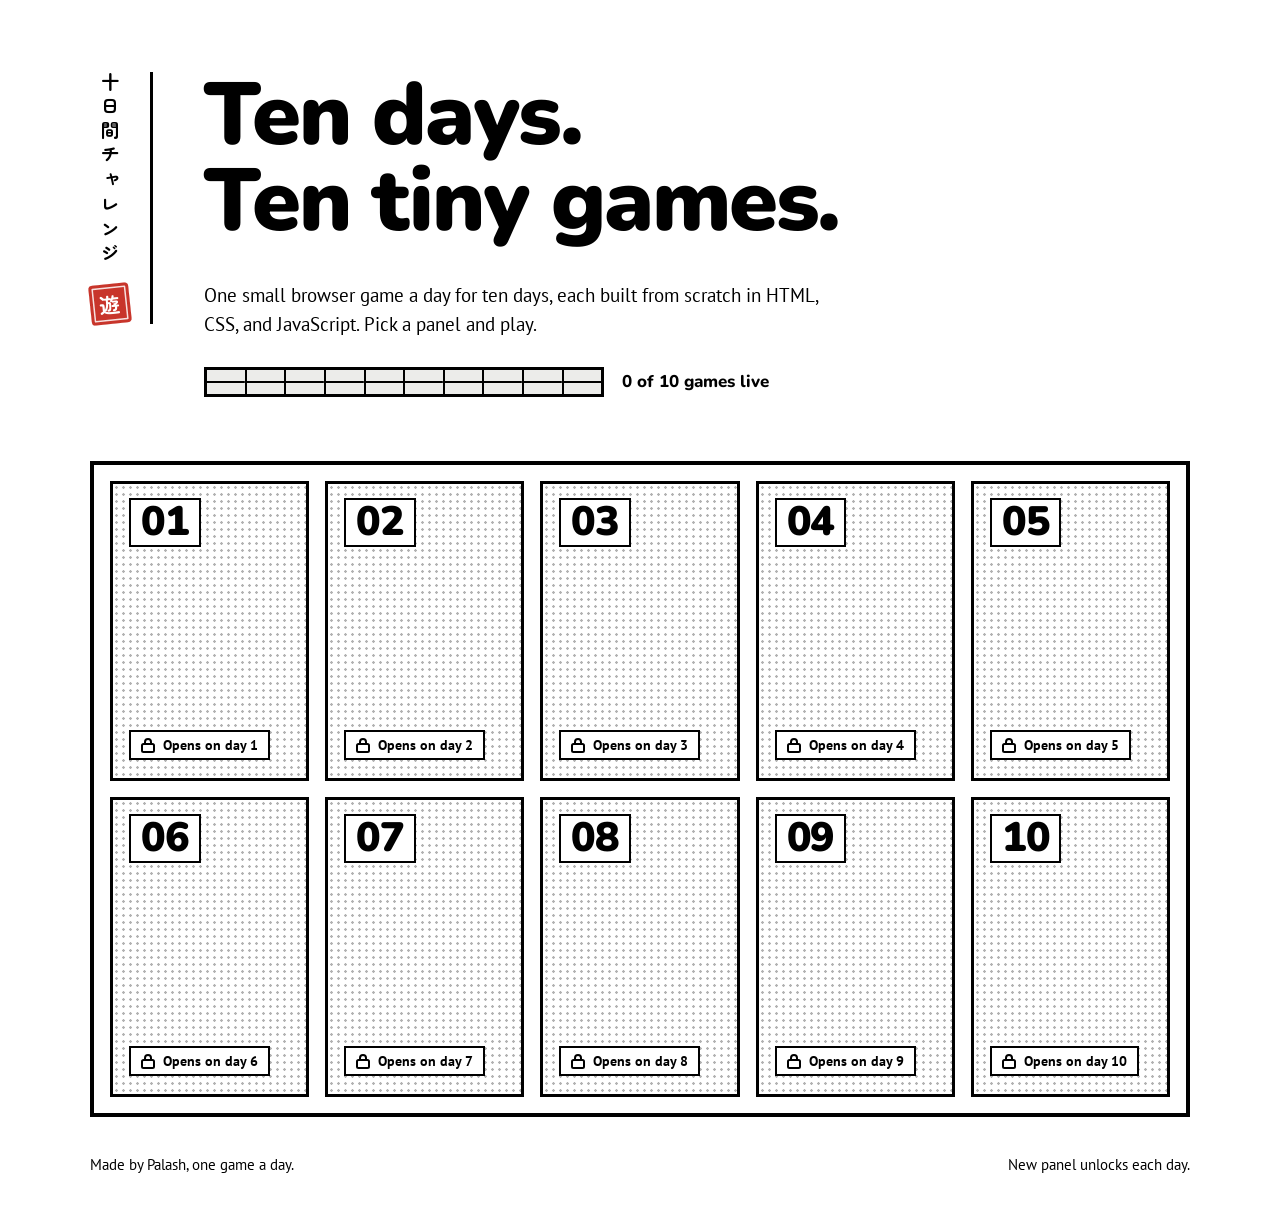
==== index.html @ 34e99956 "First commit - Day 0" ====
<!DOCTYPE html>
<html lang="en">
<head>
  <meta charset="UTF-8">
  <meta name="viewport" content="width=device-width, initial-scale=1">
  <title>Ten Days, Ten Games</title>
  <meta name="description" content="One small browser game a day for ten days, built from scratch.">

  <link rel="preconnect" href="https://fonts.googleapis.com">
  <link rel="preconnect" href="https://fonts.gstatic.com" crossorigin>
  <!-- Nunito for headings, PT Sans for body -->
  <link href="https://fonts.googleapis.com/css2?family=Nunito:wght@700;800;900&family=PT+Sans:ital,wght@0,400;0,700;1,400&display=swap" rel="stylesheet">
  <!-- Zen Maru Gothic (rounded, pairs with Nunito) loaded ONLY for the Japanese characters we use -->
  <link href="https://fonts.googleapis.com/css2?family=Zen+Maru+Gothic:wght@700&text=%E5%8D%81%E6%97%A5%E9%96%93%E3%83%81%E3%83%A3%E3%83%AC%E3%83%B3%E3%82%B8%E4%B8%80%E4%BA%8C%E4%B8%89%E5%9B%9B%E4%BA%94%E5%85%AD%E4%B8%83%E5%85%AB%E4%B9%9D%E9%81%8A&display=swap" rel="stylesheet">

  <style>
    /* ---------- Design tokens ---------- */
    :root {
      --ink:   #000000;  /* sumi ink: pure black, like manga line art */
      --paper: #ffffff;  /* manga page white */
      --mist:  #ececea;  /* shoji paper grey */
      --shu:   #c8352b;  /* hanko seal red, used ONLY for seals */
      --hi:    #f2ff3d;  /* highlighter yellow, used ONLY to mark the newest game */

      --font-head: "Nunito", "Zen Maru Gothic", system-ui, sans-serif;
      --font-body: "PT Sans", "Helvetica Neue", Arial, sans-serif;
      --font-jp:   "Zen Maru Gothic", "Hiragino Maru Gothic ProN", "Yu Gothic", "Noto Sans JP", sans-serif;

      --gutter: clamp(10px, 1.6vw, 16px);
      --frame: 4px;   /* manga page border */
      --line: 3px;    /* panel border */
    }

    *, *::before, *::after { box-sizing: border-box; }

    body {
      margin: 0;
      background: var(--paper);
      color: var(--ink);
      font-family: var(--font-body);
      font-size: 1.0625rem;
      line-height: 1.55;
      -webkit-font-smoothing: antialiased;
    }

    .page {
      max-width: 1180px;
      margin: 0 auto;
      padding: clamp(28px, 6vw, 72px) clamp(18px, 4vw, 40px) 40px;
    }

    a:focus-visible {
      outline: 3px solid var(--shu);
      outline-offset: 4px;
    }

    /* ---------- Hero ---------- */
    .hero {
      display: grid;
      grid-template-columns: min-content 1fr;
      gap: clamp(16px, 4vw, 52px);
      align-items: start;
      margin-bottom: clamp(36px, 6vw, 64px);
    }

    /* Vertical Japanese text, like a manga caption or shop sign */
    .tategaki {
      display: flex;
      flex-direction: column;
      align-items: center;
      gap: 16px;
      padding-right: clamp(12px, 2vw, 20px);
      border-right: var(--line) solid var(--ink);
    }
    .tategaki span {
      writing-mode: vertical-rl;
      font-family: var(--font-jp);
      font-weight: 700;
      font-size: clamp(0.95rem, 1.6vw, 1.15rem);
      letter-spacing: 0.35em;
    }

    h1 {
      font-family: var(--font-head);
      font-weight: 900;
      font-size: clamp(2.75rem, 8vw, 5.5rem);
      line-height: 0.98;
      letter-spacing: -0.025em;
      margin: 0 0 0.4em;
    }

    .intro {
      max-width: 32em;
      font-size: clamp(1.05rem, 1.6vw, 1.2rem);
      margin: 0 0 28px;
    }

    /* Progress as a shoji screen: each pane is one day */
    .progress {
      display: flex;
      flex-wrap: wrap;
      align-items: center;
      gap: 12px 18px;
    }
    .shoji {
      display: grid;
      grid-template-columns: repeat(10, 1fr);
      gap: 2px;
      width: min(100%, 400px);
      height: 30px;
      background: var(--ink);          /* the gaps become the wooden lattice */
      border: var(--line) solid var(--ink);
    }
    .pane {
      background:
        linear-gradient(var(--ink), var(--ink)) center / 100% 2px no-repeat,  /* horizontal crossbar */
        var(--mist);
    }
    .pane.filled { background: var(--ink); }
    .pane.newest { background: var(--hi); }

    /* ---------- Newest game: a highlighter swipe ---------- */
    .tag {
      align-self: flex-start;
      margin-top: auto;
      margin-bottom: 8px;
      padding: 1px 8px;
      background: var(--hi);
      border: 2px solid var(--ink);
      font-family: var(--font-head);
      font-weight: 800;
      font-size: 0.85rem;
    }
    .tag + .panel-title { margin-top: 0; }
    .panel.newest .panel-title span {
      /* marker stroke across the lower part of the words */
      background: linear-gradient(transparent 42%, var(--hi) 42%, var(--hi) 94%, transparent 94%);
      -webkit-box-decoration-break: clone;
      box-decoration-break: clone;
      padding: 0 3px;
      margin: 0 -3px;
    }
    .progress-label {
      margin: 0;
      font-family: var(--font-head);
      font-weight: 800;
    }

    /* ---------- The board: a manga page of shoji panels ---------- */
    .board {
      list-style: none;
      margin: 0;
      padding: var(--gutter);
      border: var(--frame) solid var(--ink);
      display: grid;
      grid-template-columns: repeat(2, 1fr);
      gap: var(--gutter);
    }
    @media (min-width: 880px) {
      .board { grid-template-columns: repeat(5, 1fr); }
    }
    .board > li { display: flex; }

    .panel {
      position: relative;
      display: flex;
      flex-direction: column;
      width: 100%;
      min-height: clamp(170px, 27vw, 300px);
      padding: 14px 16px 18px;
      border: var(--line) solid var(--ink);
      background: var(--paper);
      color: var(--ink);
      text-decoration: none;
    }

    .panel-num {
      font-family: var(--font-head);
      font-weight: 900;
      font-size: clamp(2rem, 3.2vw, 2.6rem);
      line-height: 1;
      letter-spacing: -0.03em;
    }

    /* Live panels */
    .panel.live {
      transition: transform 0.12s ease, box-shadow 0.12s ease;
    }
    .panel.live:hover,
    .panel.live:focus-visible {
      transform: translate(-4px, -4px);
      box-shadow: 6px 6px 0 var(--ink);   /* hard ink shadow, no blur */
    }
    .panel.live:active {
      transform: translate(0, 0);
      box-shadow: 0 0 0 var(--ink);
    }
    .panel-title {
      font-family: var(--font-head);
      font-weight: 800;
      font-size: clamp(1.1rem, 1.5vw, 1.3rem);
      line-height: 1.15;
      margin: auto 0 0.4em;
    }
    .panel-blurb {
      font-size: 0.95rem;
      line-height: 1.45;
      margin: 0 0 14px;
    }
    .panel-cta {
      align-self: flex-start;
      font-family: var(--font-head);
      font-weight: 800;
      border-bottom: var(--line) solid var(--ink);
      line-height: 1.2;
    }

    /* Hanko seal */
    .seal {
      display: grid;
      place-items: center;
      width: 40px;
      height: 40px;
      background: var(--shu);
      color: var(--paper);
      font-family: var(--font-jp);
      font-weight: 700;
      font-size: 1.3rem;
      line-height: 1;
      border-radius: 4px;
      box-shadow: inset 0 0 0 3px var(--shu), inset 0 0 0 4.5px rgba(255, 255, 255, 0.85);
      transform: rotate(-6deg);
    }
    .panel .seal {
      position: absolute;
      top: 12px;
      right: 12px;
      animation: stamp 0.42s cubic-bezier(.2,.9,.3,1.2) both;
    }
    @keyframes stamp {
      0%   { opacity: 0; transform: scale(1.7) rotate(-16deg); }
      65%  { opacity: 1; transform: scale(0.92) rotate(-4deg); }
      100% { opacity: 1; transform: scale(1) rotate(-6deg); }
    }

    /* Locked panels: screentone, like shading in a manga */
    .panel.locked::before {
      content: "";
      position: absolute;
      inset: 0;
      background-image: radial-gradient(circle, var(--ink) 1.1px, transparent 1.5px);
      background-size: 7px 7px;
      opacity: 0.3;
      pointer-events: none;
    }
    .plate {
      position: relative;               /* sits above the screentone */
      align-self: flex-start;
      background: var(--paper);
      border: 2px solid var(--ink);
      padding: 2px 10px;
    }
    .panel.locked .plate.note {
      margin-top: auto;
      display: flex;
      align-items: center;
      gap: 8px;
      font-size: 0.9rem;
      font-weight: 700;
    }
    .panel.locked .plate.note svg { flex: none; }
    @media (max-width: 480px) {
      .panel { padding: 12px 12px 14px; }
      .panel.locked .plate.note { font-size: 0.8rem; padding: 2px 7px; gap: 6px; white-space: nowrap; }
      .panel .seal { width: 34px; height: 34px; font-size: 1.1rem; top: 10px; right: 10px; }
    }

    /* ---------- Footer ---------- */
    footer {
      margin-top: 36px;
      display: flex;
      flex-wrap: wrap;
      justify-content: space-between;
      gap: 8px 24px;
      font-size: 0.95rem;
    }
    footer p { margin: 0; }

    @media (prefers-reduced-motion: reduce) {
      .panel .seal { animation: none; }
      .panel.live { transition: none; }
    }
  </style>
</head>
<body>
  <main class="page">

    <header class="hero">
      <div class="tategaki" aria-hidden="true">
        <span lang="ja">十日間チャレンジ</span>
        <div class="seal" lang="ja">遊</div>
      </div>

      <div>
        <h1>Ten days.<br>Ten tiny games.</h1>
        <p class="intro">
          One small browser game a day for ten days, each built from scratch
          in HTML, CSS, and JavaScript. Pick a panel and play.
        </p>
        <div class="progress">
          <div class="shoji" id="shoji" aria-hidden="true"></div>
          <p class="progress-label" id="progress-label"></p>
        </div>
      </div>
    </header>

    <ol class="board" id="board" aria-label="Games by day"></ol>

    <footer>
      <p>Made by Palash, one game a day.</p>
      <p>New panel unlocks each day.</p>
    </footer>

  </main>

  <script>
    // ============================================================
    //  EDIT THIS LIST as you finish each day.
    //  Set live: true once that day's folder (e.g. /day3/) exists,
    //  otherwise the panel will link to a page that isn't there yet.
    // ============================================================
    const GAMES = [
      { day: 1,  title: "Stop at 10.00",              blurb: "Stop the clock at exactly ten seconds. No peeking.", path: "day1/",  live: false  },
      { day: 2,  title: "The Button You Can't Click", blurb: "It wants to be clicked. But it won't be that easy...",    path: "day2/",  live: false  },
      { day: 3,  title: "Unbeatable Tic-Tac-Toe",     blurb: "",  path: "day3/",  live: false },
      { day: 4,  title: "Emoji Hangman",              blurb: "",  path: "day4/",  live: false },
      { day: 5,  title: "", blurb: "", path: "day5/",  live: false },
      { day: 6,  title: "", blurb: "", path: "day6/",  live: false },
      { day: 7,  title: "", blurb: "", path: "day7/",  live: false },
      { day: 8,  title: "", blurb: "", path: "day8/",  live: false },
      { day: 9,  title: "", blurb: "", path: "day9/",  live: false },
      { day: 10, title: "", blurb: "", path: "day10/", live: false },
    ];

    const KANJI = ["一", "二", "三", "四", "五", "六", "七", "八", "九", "十"];

    // Small helper to make an element with a class and text
    function el(tag, className, text) {
      const node = document.createElement(tag);
      if (className) node.className = className;
      if (text) node.textContent = text;
      return node;
    }

    const lockIcon =
      '<svg width="14" height="16" viewBox="0 0 14 16" aria-hidden="true">' +
      '<rect x="1" y="7" width="12" height="8" rx="1.5" fill="none" stroke="currentColor" stroke-width="2"/>' +
      '<path d="M4 7V5a3 3 0 0 1 6 0v2" fill="none" stroke="currentColor" stroke-width="2"/></svg>';

    // ---- Build the board ----
    const board = document.getElementById("board");
    let liveCount = 0;

    // The newest game is the highest day number that is live.
    // It gets the yellow highlighter treatment automatically.
    const liveDays = GAMES.filter((g) => g.live).map((g) => g.day);
    const newestDay = liveDays.length ? Math.max(...liveDays) : null;

    GAMES.forEach((game) => {
      const li = document.createElement("li");
      const num = String(game.day).padStart(2, "0");

      if (game.live) {
        const isNewest = game.day === newestDay;
        const a = el("a", isNewest ? "panel live newest" : "panel live");
        a.href = game.path;
        a.append(el("span", "panel-num", num));

        const seal = el("span", "seal", KANJI[game.day - 1]);
        seal.setAttribute("aria-hidden", "true");
        seal.style.animationDelay = (0.3 + liveCount * 0.14) + "s"; // stamps land one after another
        a.append(seal);

        if (isNewest) a.append(el("span", "tag", "Newest"));
        const title = el("h2", "panel-title");
        title.append(el("span", "", game.title));   // span lets the highlighter wrap across lines
        a.append(title);
        if (game.blurb) a.append(el("p", "panel-blurb", game.blurb));
        a.append(el("span", "panel-cta", "Play"));
        a.setAttribute("aria-label",
          `Day ${game.day}: ${game.title}.${isNewest ? " Newest game." : ""} Play`);
        li.append(a);
        liveCount++;
      } else {
        // Locked: titles stay secret until the day arrives
        const div = el("div", "panel locked");
        div.setAttribute("aria-label", `Day ${game.day}, not open yet`);
        div.append(el("span", "plate panel-num", num));
        const note = el("span", "plate note");
        note.innerHTML = lockIcon;
        note.append(`Opens on day ${game.day}`);
        div.append(note);
        li.append(div);
      }
      board.append(li);
    });

    // ---- Shoji progress bar ----
    const shoji = document.getElementById("shoji");
    GAMES.forEach((game) => {
      let cls = "pane";
      if (game.day === newestDay) cls = "pane newest";
      else if (game.live) cls = "pane filled";
      shoji.append(el("div", cls));
    });
    document.getElementById("progress-label").textContent =
      `${liveCount} of ${GAMES.length} games live`;
  </script>
</body>
</html>
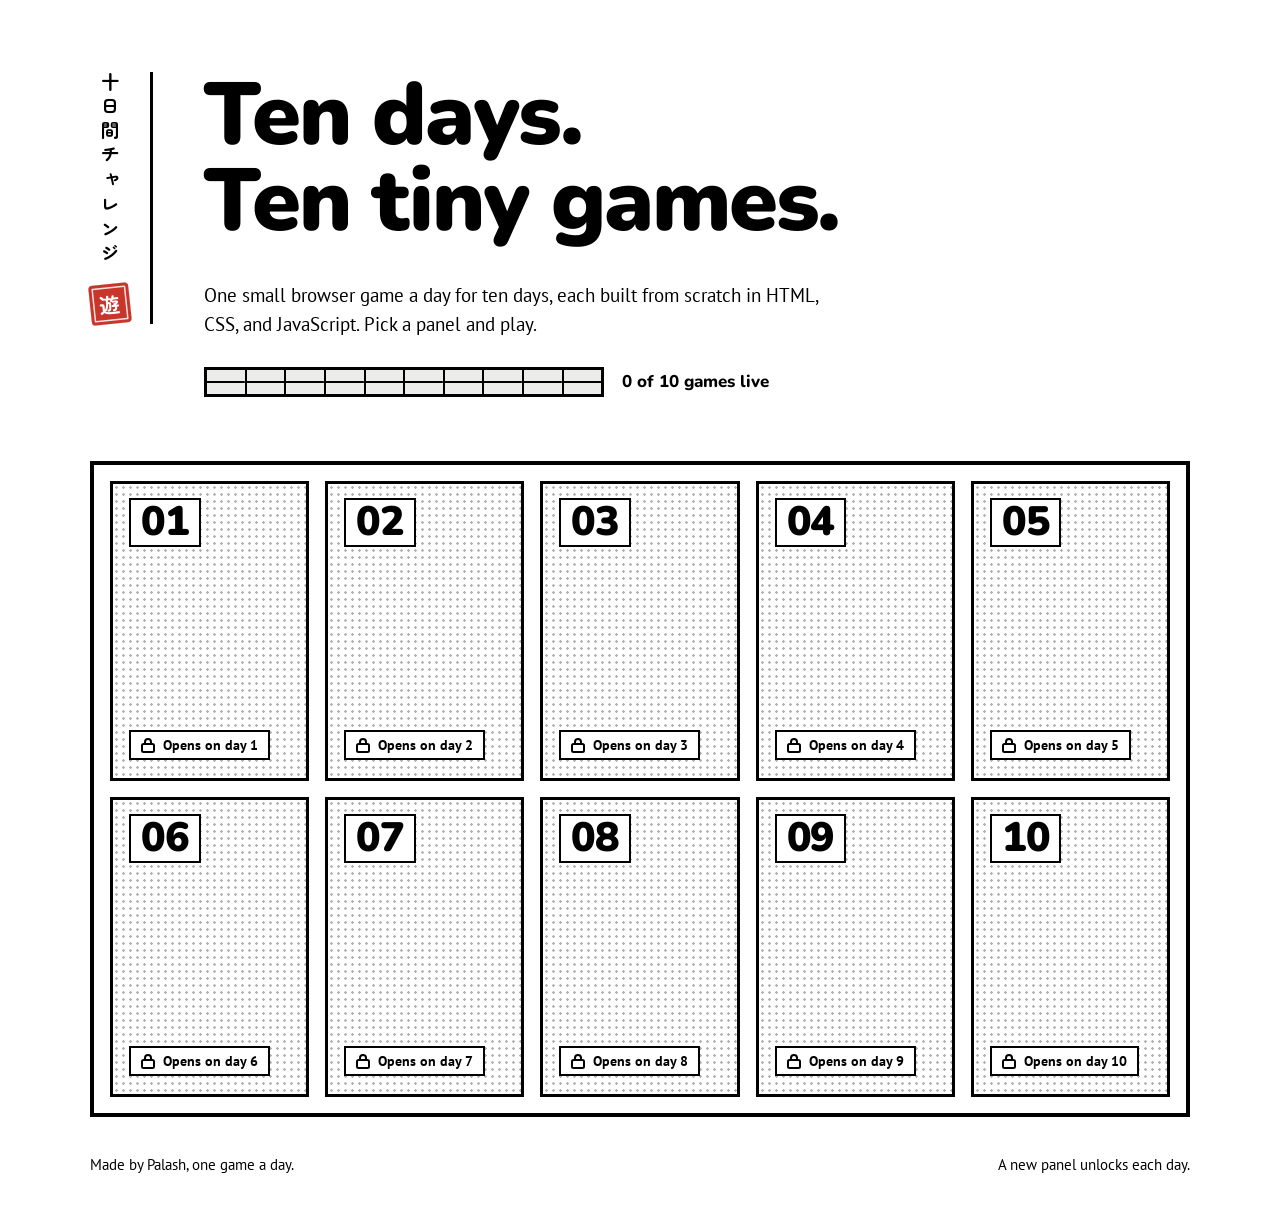
==== commit f25aa0d8: "HTML QoL fixes and seperation of files" ====
--- a/index.html
+++ b/index.html
@@ -3,294 +3,27 @@
 <head>
   <meta charset="UTF-8">
   <meta name="viewport" content="width=device-width, initial-scale=1">
-  <title>Ten Days, Ten Games</title>
-  <meta name="description" content="One small browser game a day for ten days, built from scratch.">
+  <title>Ten days. Ten tiny games.</title>
+  <meta name="description" content="One small browser game a day for ten days, built from scratch in HTML, CSS, and JavaScript.">
+  <meta name="theme-color" content="#ffffff">
+
+  <!-- Link preview when the page is shared (add og:image later with a full https:// URL) -->
+  <meta property="og:type" content="website">
+  <meta property="og:title" content="Ten days. Ten tiny games.">
+  <meta property="og:description" content="One small browser game a day for ten days. Can you beat them all?">
+
+  <!-- Tab icon (without this, browsers ask for /favicon.ico and get a 404) -->
+  <link rel="icon" href="data:image/svg+xml,<svg xmlns='http://www.w3.org/2000/svg' viewBox='0 0 100 100'><text y='.9em' font-size='90'>🎮</text></svg>">
 
   <link rel="preconnect" href="https://fonts.googleapis.com">
   <link rel="preconnect" href="https://fonts.gstatic.com" crossorigin>
   <!-- Nunito for headings, PT Sans for body -->
   <link href="https://fonts.googleapis.com/css2?family=Nunito:wght@700;800;900&family=PT+Sans:ital,wght@0,400;0,700;1,400&display=swap" rel="stylesheet">
-  <!-- Zen Maru Gothic (rounded, pairs with Nunito) loaded ONLY for the Japanese characters we use -->
+  <!-- Zen Maru Gothic loaded ONLY for the Japanese characters used on this page.
+       This is a separate request on purpose: the &text= part would break the fonts above if they were combined. -->
   <link href="https://fonts.googleapis.com/css2?family=Zen+Maru+Gothic:wght@700&text=%E5%8D%81%E6%97%A5%E9%96%93%E3%83%81%E3%83%A3%E3%83%AC%E3%83%B3%E3%82%B8%E4%B8%80%E4%BA%8C%E4%B8%89%E5%9B%9B%E4%BA%94%E5%85%AD%E4%B8%83%E5%85%AB%E4%B9%9D%E9%81%8A&display=swap" rel="stylesheet">
 
-  <style>
-    /* ---------- Design tokens ---------- */
-    :root {
-      --ink:   #000000;  /* sumi ink: pure black, like manga line art */
-      --paper: #ffffff;  /* manga page white */
-      --mist:  #ececea;  /* shoji paper grey */
-      --shu:   #c8352b;  /* hanko seal red, used ONLY for seals */
-      --hi:    #f2ff3d;  /* highlighter yellow, used ONLY to mark the newest game */
-
-      --font-head: "Nunito", "Zen Maru Gothic", system-ui, sans-serif;
-      --font-body: "PT Sans", "Helvetica Neue", Arial, sans-serif;
-      --font-jp:   "Zen Maru Gothic", "Hiragino Maru Gothic ProN", "Yu Gothic", "Noto Sans JP", sans-serif;
-
-      --gutter: clamp(10px, 1.6vw, 16px);
-      --frame: 4px;   /* manga page border */
-      --line: 3px;    /* panel border */
-    }
-
-    *, *::before, *::after { box-sizing: border-box; }
-
-    body {
-      margin: 0;
-      background: var(--paper);
-      color: var(--ink);
-      font-family: var(--font-body);
-      font-size: 1.0625rem;
-      line-height: 1.55;
-      -webkit-font-smoothing: antialiased;
-    }
-
-    .page {
-      max-width: 1180px;
-      margin: 0 auto;
-      padding: clamp(28px, 6vw, 72px) clamp(18px, 4vw, 40px) 40px;
-    }
-
-    a:focus-visible {
-      outline: 3px solid var(--shu);
-      outline-offset: 4px;
-    }
-
-    /* ---------- Hero ---------- */
-    .hero {
-      display: grid;
-      grid-template-columns: min-content 1fr;
-      gap: clamp(16px, 4vw, 52px);
-      align-items: start;
-      margin-bottom: clamp(36px, 6vw, 64px);
-    }
-
-    /* Vertical Japanese text, like a manga caption or shop sign */
-    .tategaki {
-      display: flex;
-      flex-direction: column;
-      align-items: center;
-      gap: 16px;
-      padding-right: clamp(12px, 2vw, 20px);
-      border-right: var(--line) solid var(--ink);
-    }
-    .tategaki span {
-      writing-mode: vertical-rl;
-      font-family: var(--font-jp);
-      font-weight: 700;
-      font-size: clamp(0.95rem, 1.6vw, 1.15rem);
-      letter-spacing: 0.35em;
-    }
-
-    h1 {
-      font-family: var(--font-head);
-      font-weight: 900;
-      font-size: clamp(2.75rem, 8vw, 5.5rem);
-      line-height: 0.98;
-      letter-spacing: -0.025em;
-      margin: 0 0 0.4em;
-    }
-
-    .intro {
-      max-width: 32em;
-      font-size: clamp(1.05rem, 1.6vw, 1.2rem);
-      margin: 0 0 28px;
-    }
-
-    /* Progress as a shoji screen: each pane is one day */
-    .progress {
-      display: flex;
-      flex-wrap: wrap;
-      align-items: center;
-      gap: 12px 18px;
-    }
-    .shoji {
-      display: grid;
-      grid-template-columns: repeat(10, 1fr);
-      gap: 2px;
-      width: min(100%, 400px);
-      height: 30px;
-      background: var(--ink);          /* the gaps become the wooden lattice */
-      border: var(--line) solid var(--ink);
-    }
-    .pane {
-      background:
-        linear-gradient(var(--ink), var(--ink)) center / 100% 2px no-repeat,  /* horizontal crossbar */
-        var(--mist);
-    }
-    .pane.filled { background: var(--ink); }
-    .pane.newest { background: var(--hi); }
-
-    /* ---------- Newest game: a highlighter swipe ---------- */
-    .tag {
-      align-self: flex-start;
-      margin-top: auto;
-      margin-bottom: 8px;
-      padding: 1px 8px;
-      background: var(--hi);
-      border: 2px solid var(--ink);
-      font-family: var(--font-head);
-      font-weight: 800;
-      font-size: 0.85rem;
-    }
-    .tag + .panel-title { margin-top: 0; }
-    .panel.newest .panel-title span {
-      /* marker stroke across the lower part of the words */
-      background: linear-gradient(transparent 42%, var(--hi) 42%, var(--hi) 94%, transparent 94%);
-      -webkit-box-decoration-break: clone;
-      box-decoration-break: clone;
-      padding: 0 3px;
-      margin: 0 -3px;
-    }
-    .progress-label {
-      margin: 0;
-      font-family: var(--font-head);
-      font-weight: 800;
-    }
-
-    /* ---------- The board: a manga page of shoji panels ---------- */
-    .board {
-      list-style: none;
-      margin: 0;
-      padding: var(--gutter);
-      border: var(--frame) solid var(--ink);
-      display: grid;
-      grid-template-columns: repeat(2, 1fr);
-      gap: var(--gutter);
-    }
-    @media (min-width: 880px) {
-      .board { grid-template-columns: repeat(5, 1fr); }
-    }
-    .board > li { display: flex; }
-
-    .panel {
-      position: relative;
-      display: flex;
-      flex-direction: column;
-      width: 100%;
-      min-height: clamp(170px, 27vw, 300px);
-      padding: 14px 16px 18px;
-      border: var(--line) solid var(--ink);
-      background: var(--paper);
-      color: var(--ink);
-      text-decoration: none;
-    }
-
-    .panel-num {
-      font-family: var(--font-head);
-      font-weight: 900;
-      font-size: clamp(2rem, 3.2vw, 2.6rem);
-      line-height: 1;
-      letter-spacing: -0.03em;
-    }
-
-    /* Live panels */
-    .panel.live {
-      transition: transform 0.12s ease, box-shadow 0.12s ease;
-    }
-    .panel.live:hover,
-    .panel.live:focus-visible {
-      transform: translate(-4px, -4px);
-      box-shadow: 6px 6px 0 var(--ink);   /* hard ink shadow, no blur */
-    }
-    .panel.live:active {
-      transform: translate(0, 0);
-      box-shadow: 0 0 0 var(--ink);
-    }
-    .panel-title {
-      font-family: var(--font-head);
-      font-weight: 800;
-      font-size: clamp(1.1rem, 1.5vw, 1.3rem);
-      line-height: 1.15;
-      margin: auto 0 0.4em;
-    }
-    .panel-blurb {
-      font-size: 0.95rem;
-      line-height: 1.45;
-      margin: 0 0 14px;
-    }
-    .panel-cta {
-      align-self: flex-start;
-      font-family: var(--font-head);
-      font-weight: 800;
-      border-bottom: var(--line) solid var(--ink);
-      line-height: 1.2;
-    }
-
-    /* Hanko seal */
-    .seal {
-      display: grid;
-      place-items: center;
-      width: 40px;
-      height: 40px;
-      background: var(--shu);
-      color: var(--paper);
-      font-family: var(--font-jp);
-      font-weight: 700;
-      font-size: 1.3rem;
-      line-height: 1;
-      border-radius: 4px;
-      box-shadow: inset 0 0 0 3px var(--shu), inset 0 0 0 4.5px rgba(255, 255, 255, 0.85);
-      transform: rotate(-6deg);
-    }
-    .panel .seal {
-      position: absolute;
-      top: 12px;
-      right: 12px;
-      animation: stamp 0.42s cubic-bezier(.2,.9,.3,1.2) both;
-    }
-    @keyframes stamp {
-      0%   { opacity: 0; transform: scale(1.7) rotate(-16deg); }
-      65%  { opacity: 1; transform: scale(0.92) rotate(-4deg); }
-      100% { opacity: 1; transform: scale(1) rotate(-6deg); }
-    }
-
-    /* Locked panels: screentone, like shading in a manga */
-    .panel.locked::before {
-      content: "";
-      position: absolute;
-      inset: 0;
-      background-image: radial-gradient(circle, var(--ink) 1.1px, transparent 1.5px);
-      background-size: 7px 7px;
-      opacity: 0.3;
-      pointer-events: none;
-    }
-    .plate {
-      position: relative;               /* sits above the screentone */
-      align-self: flex-start;
-      background: var(--paper);
-      border: 2px solid var(--ink);
-      padding: 2px 10px;
-    }
-    .panel.locked .plate.note {
-      margin-top: auto;
-      display: flex;
-      align-items: center;
-      gap: 8px;
-      font-size: 0.9rem;
-      font-weight: 700;
-    }
-    .panel.locked .plate.note svg { flex: none; }
-    @media (max-width: 480px) {
-      .panel { padding: 12px 12px 14px; }
-      .panel.locked .plate.note { font-size: 0.8rem; padding: 2px 7px; gap: 6px; white-space: nowrap; }
-      .panel .seal { width: 34px; height: 34px; font-size: 1.1rem; top: 10px; right: 10px; }
-    }
-
-    /* ---------- Footer ---------- */
-    footer {
-      margin-top: 36px;
-      display: flex;
-      flex-wrap: wrap;
-      justify-content: space-between;
-      gap: 8px 24px;
-      font-size: 0.95rem;
-    }
-    footer p { margin: 0; }
-
-    @media (prefers-reduced-motion: reduce) {
-      .panel .seal { animation: none; }
-      .panel.live { transition: none; }
-    }
-  </style>
+  <link rel="stylesheet" href="style.css">
 </head>
 <body>
   <main class="page">
@@ -315,106 +48,15 @@
     </header>
 
     <ol class="board" id="board" aria-label="Games by day"></ol>
+    <noscript><p class="noscript">This page needs JavaScript to show the games. Please turn it on and refresh.</p></noscript>
 
     <footer>
       <p>Made by Palash, one game a day.</p>
-      <p>New panel unlocks each day.</p>
+      <p>A new panel unlocks each day.</p>
     </footer>
 
   </main>
 
-  <script>
-    // ============================================================
-    //  EDIT THIS LIST as you finish each day.
-    //  Set live: true once that day's folder (e.g. /day3/) exists,
-    //  otherwise the panel will link to a page that isn't there yet.
-    // ============================================================
-    const GAMES = [
-      { day: 1,  title: "Stop at 10.00",              blurb: "Stop the clock at exactly ten seconds. No peeking.", path: "day1/",  live: false  },
-      { day: 2,  title: "The Button You Can't Click", blurb: "It wants to be clicked. But it won't be that easy...",    path: "day2/",  live: false  },
-      { day: 3,  title: "Unbeatable Tic-Tac-Toe",     blurb: "",  path: "day3/",  live: false },
-      { day: 4,  title: "Emoji Hangman",              blurb: "",  path: "day4/",  live: false },
-      { day: 5,  title: "", blurb: "", path: "day5/",  live: false },
-      { day: 6,  title: "", blurb: "", path: "day6/",  live: false },
-      { day: 7,  title: "", blurb: "", path: "day7/",  live: false },
-      { day: 8,  title: "", blurb: "", path: "day8/",  live: false },
-      { day: 9,  title: "", blurb: "", path: "day9/",  live: false },
-      { day: 10, title: "", blurb: "", path: "day10/", live: false },
-    ];
-
-    const KANJI = ["一", "二", "三", "四", "五", "六", "七", "八", "九", "十"];
-
-    // Small helper to make an element with a class and text
-    function el(tag, className, text) {
-      const node = document.createElement(tag);
-      if (className) node.className = className;
-      if (text) node.textContent = text;
-      return node;
-    }
-
-    const lockIcon =
-      '<svg width="14" height="16" viewBox="0 0 14 16" aria-hidden="true">' +
-      '<rect x="1" y="7" width="12" height="8" rx="1.5" fill="none" stroke="currentColor" stroke-width="2"/>' +
-      '<path d="M4 7V5a3 3 0 0 1 6 0v2" fill="none" stroke="currentColor" stroke-width="2"/></svg>';
-
-    // ---- Build the board ----
-    const board = document.getElementById("board");
-    let liveCount = 0;
-
-    // The newest game is the highest day number that is live.
-    // It gets the yellow highlighter treatment automatically.
-    const liveDays = GAMES.filter((g) => g.live).map((g) => g.day);
-    const newestDay = liveDays.length ? Math.max(...liveDays) : null;
-
-    GAMES.forEach((game) => {
-      const li = document.createElement("li");
-      const num = String(game.day).padStart(2, "0");
-
-      if (game.live) {
-        const isNewest = game.day === newestDay;
-        const a = el("a", isNewest ? "panel live newest" : "panel live");
-        a.href = game.path;
-        a.append(el("span", "panel-num", num));
-
-        const seal = el("span", "seal", KANJI[game.day - 1]);
-        seal.setAttribute("aria-hidden", "true");
-        seal.style.animationDelay = (0.3 + liveCount * 0.14) + "s"; // stamps land one after another
-        a.append(seal);
-
-        if (isNewest) a.append(el("span", "tag", "Newest"));
-        const title = el("h2", "panel-title");
-        title.append(el("span", "", game.title));   // span lets the highlighter wrap across lines
-        a.append(title);
-        if (game.blurb) a.append(el("p", "panel-blurb", game.blurb));
-        a.append(el("span", "panel-cta", "Play"));
-        a.setAttribute("aria-label",
-          `Day ${game.day}: ${game.title}.${isNewest ? " Newest game." : ""} Play`);
-        li.append(a);
-        liveCount++;
-      } else {
-        // Locked: titles stay secret until the day arrives
-        const div = el("div", "panel locked");
-        div.setAttribute("aria-label", `Day ${game.day}, not open yet`);
-        div.append(el("span", "plate panel-num", num));
-        const note = el("span", "plate note");
-        note.innerHTML = lockIcon;
-        note.append(`Opens on day ${game.day}`);
-        div.append(note);
-        li.append(div);
-      }
-      board.append(li);
-    });
-
-    // ---- Shoji progress bar ----
-    const shoji = document.getElementById("shoji");
-    GAMES.forEach((game) => {
-      let cls = "pane";
-      if (game.day === newestDay) cls = "pane newest";
-      else if (game.live) cls = "pane filled";
-      shoji.append(el("div", cls));
-    });
-    document.getElementById("progress-label").textContent =
-      `${liveCount} of ${GAMES.length} games live`;
-  </script>
+  <script src="script.js"></script>
 </body>
 </html>
--- a/style.css
+++ b/style.css
@@ -0,0 +1,290 @@
+/* ---------- Design tokens ---------- */
+:root {
+  --ink:   #000000;  /* sumi ink: pure black, like manga line art */
+  --paper: #ffffff;  /* manga page white */
+  --mist:  #ececea;  /* shoji paper grey */
+  --shu:   #c8352b;  /* hanko seal red, used ONLY for seals */
+  --hi:    #f2ff3d;  /* highlighter yellow, used ONLY to mark the newest game */
+
+  --font-head: "Nunito", "Zen Maru Gothic", system-ui, sans-serif;
+  --font-body: "PT Sans", "Helvetica Neue", Arial, sans-serif;
+  --font-jp:   "Zen Maru Gothic", "Hiragino Maru Gothic ProN", "Yu Gothic", "Noto Sans JP", sans-serif;
+
+  --gutter: clamp(10px, 1.6vw, 16px);
+  --frame: 4px;   /* manga page border */
+  --line: 3px;    /* panel border */
+}
+
+*, *::before, *::after { box-sizing: border-box; }
+
+body {
+  margin: 0;
+  background: var(--paper);
+  color: var(--ink);
+  font-family: var(--font-body);
+  font-size: 1.0625rem;
+  line-height: 1.55;
+  -webkit-font-smoothing: antialiased;
+}
+
+.page {
+  max-width: 1180px;
+  margin: 0 auto;
+  padding: clamp(28px, 6vw, 72px) clamp(18px, 4vw, 40px) 40px;
+}
+
+a:focus-visible {
+  outline: 3px solid var(--shu);
+  outline-offset: 4px;
+}
+
+/* ---------- Hero ---------- */
+.hero {
+  display: grid;
+  grid-template-columns: min-content 1fr;
+  gap: clamp(16px, 4vw, 52px);
+  align-items: start;
+  margin-bottom: clamp(36px, 6vw, 64px);
+}
+
+/* Vertical Japanese text, like a manga caption or shop sign */
+.tategaki {
+  display: flex;
+  flex-direction: column;
+  align-items: center;
+  gap: 16px;
+  padding-right: clamp(12px, 2vw, 20px);
+  border-right: var(--line) solid var(--ink);
+}
+.tategaki span {
+  writing-mode: vertical-rl;
+  font-family: var(--font-jp);
+  font-weight: 700;
+  font-size: clamp(0.95rem, 1.6vw, 1.15rem);
+  letter-spacing: 0.35em;
+}
+
+h1 {
+  font-family: var(--font-head);
+  font-weight: 900;
+  font-size: clamp(2.75rem, 8vw, 5.5rem);
+  line-height: 0.98;
+  letter-spacing: -0.025em;
+  margin: 0 0 0.4em;
+}
+
+.intro {
+  max-width: 32em;
+  font-size: clamp(1.05rem, 1.6vw, 1.2rem);
+  margin: 0 0 28px;
+}
+
+/* Progress as a shoji screen: each pane is one day */
+.progress {
+  display: flex;
+  flex-wrap: wrap;
+  align-items: center;
+  gap: 12px 18px;
+}
+.shoji {
+  display: grid;
+  grid-template-columns: repeat(10, 1fr);
+  gap: 2px;
+  width: min(100%, 400px);
+  height: 30px;
+  background: var(--ink);          /* the gaps become the wooden lattice */
+  border: var(--line) solid var(--ink);
+}
+.pane {
+  background:
+    linear-gradient(var(--ink), var(--ink)) center / 100% 2px no-repeat,  /* horizontal crossbar */
+    var(--mist);
+}
+.pane.filled { background: var(--ink); }
+.pane.newest { background: var(--hi); }
+
+.progress-label {
+  margin: 0;
+  font-family: var(--font-head);
+  font-weight: 800;
+}
+
+/* ---------- Newest game: a highlighter swipe ---------- */
+.tag {
+  align-self: flex-start;
+  margin-top: auto;
+  margin-bottom: 8px;
+  padding: 1px 8px;
+  background: var(--hi);
+  border: 2px solid var(--ink);
+  font-family: var(--font-head);
+  font-weight: 800;
+  font-size: 0.85rem;
+}
+.tag + .panel-title { margin-top: 0; }
+.panel.newest .panel-title span {
+  /* marker stroke across the lower part of the words */
+  background: linear-gradient(transparent 42%, var(--hi) 42%, var(--hi) 94%, transparent 94%);
+  -webkit-box-decoration-break: clone;
+  box-decoration-break: clone;
+  padding: 0 3px;
+  margin: 0 -3px;
+}
+
+/* ---------- The board: a manga page of shoji panels ---------- */
+.board {
+  list-style: none;
+  margin: 0;
+  padding: var(--gutter);
+  border: var(--frame) solid var(--ink);
+  display: grid;
+  grid-template-columns: repeat(2, 1fr);
+  gap: var(--gutter);
+}
+@media (min-width: 880px) {
+  .board { grid-template-columns: repeat(5, 1fr); }
+}
+.board > li { display: flex; }
+
+.panel {
+  position: relative;
+  display: flex;
+  flex-direction: column;
+  width: 100%;
+  min-height: clamp(170px, 27vw, 300px);
+  padding: 14px 16px 18px;
+  border: var(--line) solid var(--ink);
+  background: var(--paper);
+  color: var(--ink);
+  text-decoration: none;
+}
+@media (max-width: 480px) {
+  .panel { padding: 12px 12px 14px; }
+}
+
+.panel-num {
+  font-family: var(--font-head);
+  font-weight: 900;
+  font-size: clamp(2rem, 3.2vw, 2.6rem);
+  line-height: 1;
+  letter-spacing: -0.03em;
+}
+
+/* Live panels */
+.panel.live {
+  transition: transform 0.12s ease, box-shadow 0.12s ease;
+}
+.panel.live:hover,
+.panel.live:focus-visible {
+  transform: translate(-4px, -4px);
+  box-shadow: 6px 6px 0 var(--ink);   /* hard ink shadow, no blur */
+}
+.panel.live:active {
+  transform: translate(0, 0);
+  box-shadow: 0 0 0 var(--ink);
+}
+.panel-title {
+  font-family: var(--font-head);
+  font-weight: 800;
+  font-size: clamp(1.1rem, 1.5vw, 1.3rem);
+  line-height: 1.15;
+  margin: auto 0 0.4em;
+}
+.panel-blurb {
+  font-size: 0.95rem;
+  line-height: 1.45;
+  margin: 0 0 14px;
+}
+.panel-cta {
+  align-self: flex-start;
+  font-family: var(--font-head);
+  font-weight: 800;
+  border-bottom: var(--line) solid var(--ink);
+  line-height: 1.2;
+}
+
+/* Hanko seal */
+.seal {
+  display: grid;
+  place-items: center;
+  width: 40px;
+  height: 40px;
+  background: var(--shu);
+  color: var(--paper);
+  font-family: var(--font-jp);
+  font-weight: 700;
+  font-size: 1.3rem;
+  line-height: 1;
+  border-radius: 4px;
+  box-shadow: inset 0 0 0 3px var(--shu), inset 0 0 0 4.5px rgba(255, 255, 255, 0.85);
+  transform: rotate(-6deg);
+}
+.panel .seal {
+  position: absolute;
+  top: 12px;
+  right: 12px;
+  animation: stamp 0.42s cubic-bezier(.2,.9,.3,1.2) both;
+}
+@media (max-width: 480px) {
+  .panel .seal { width: 34px; height: 34px; font-size: 1.1rem; top: 10px; right: 10px; }
+}
+@keyframes stamp {
+  0%   { opacity: 0; transform: scale(1.7) rotate(-16deg); }
+  65%  { opacity: 1; transform: scale(0.92) rotate(-4deg); }
+  100% { opacity: 1; transform: scale(1) rotate(-6deg); }
+}
+
+/* Locked panels: screentone, like shading in a manga */
+.panel.locked::before {
+  content: "";
+  position: absolute;
+  inset: 0;
+  background-image: radial-gradient(circle, var(--ink) 1.1px, transparent 1.5px);
+  background-size: 7px 7px;
+  opacity: 0.3;
+  pointer-events: none;
+}
+.plate {
+  position: relative;               /* sits above the screentone */
+  align-self: flex-start;
+  background: var(--paper);
+  border: 2px solid var(--ink);
+  padding: 2px 10px;
+}
+.panel.locked .plate.note {
+  margin-top: auto;
+  display: flex;
+  align-items: center;
+  gap: 8px;
+  font-size: 0.9rem;
+  font-weight: 700;
+}
+.panel.locked .plate.note svg { flex: none; }
+@media (max-width: 480px) {
+  .panel.locked .plate.note { font-size: 0.8rem; padding: 2px 7px; gap: 6px; white-space: nowrap; }
+}
+
+/* Shown only if JavaScript is turned off */
+.noscript {
+  border: var(--line) solid var(--ink);
+  padding: 16px;
+  font-weight: 700;
+}
+
+/* ---------- Footer ---------- */
+footer {
+  margin-top: 36px;
+  display: flex;
+  flex-wrap: wrap;
+  justify-content: space-between;
+  gap: 8px 24px;
+  font-size: 0.95rem;
+}
+footer p { margin: 0; }
+
+@media (prefers-reduced-motion: reduce) {
+  .panel .seal { animation: none; }
+  .panel.live { transition: none; }
+  .panel.live:hover,
+  .panel.live:focus-visible { transform: none; }
+}
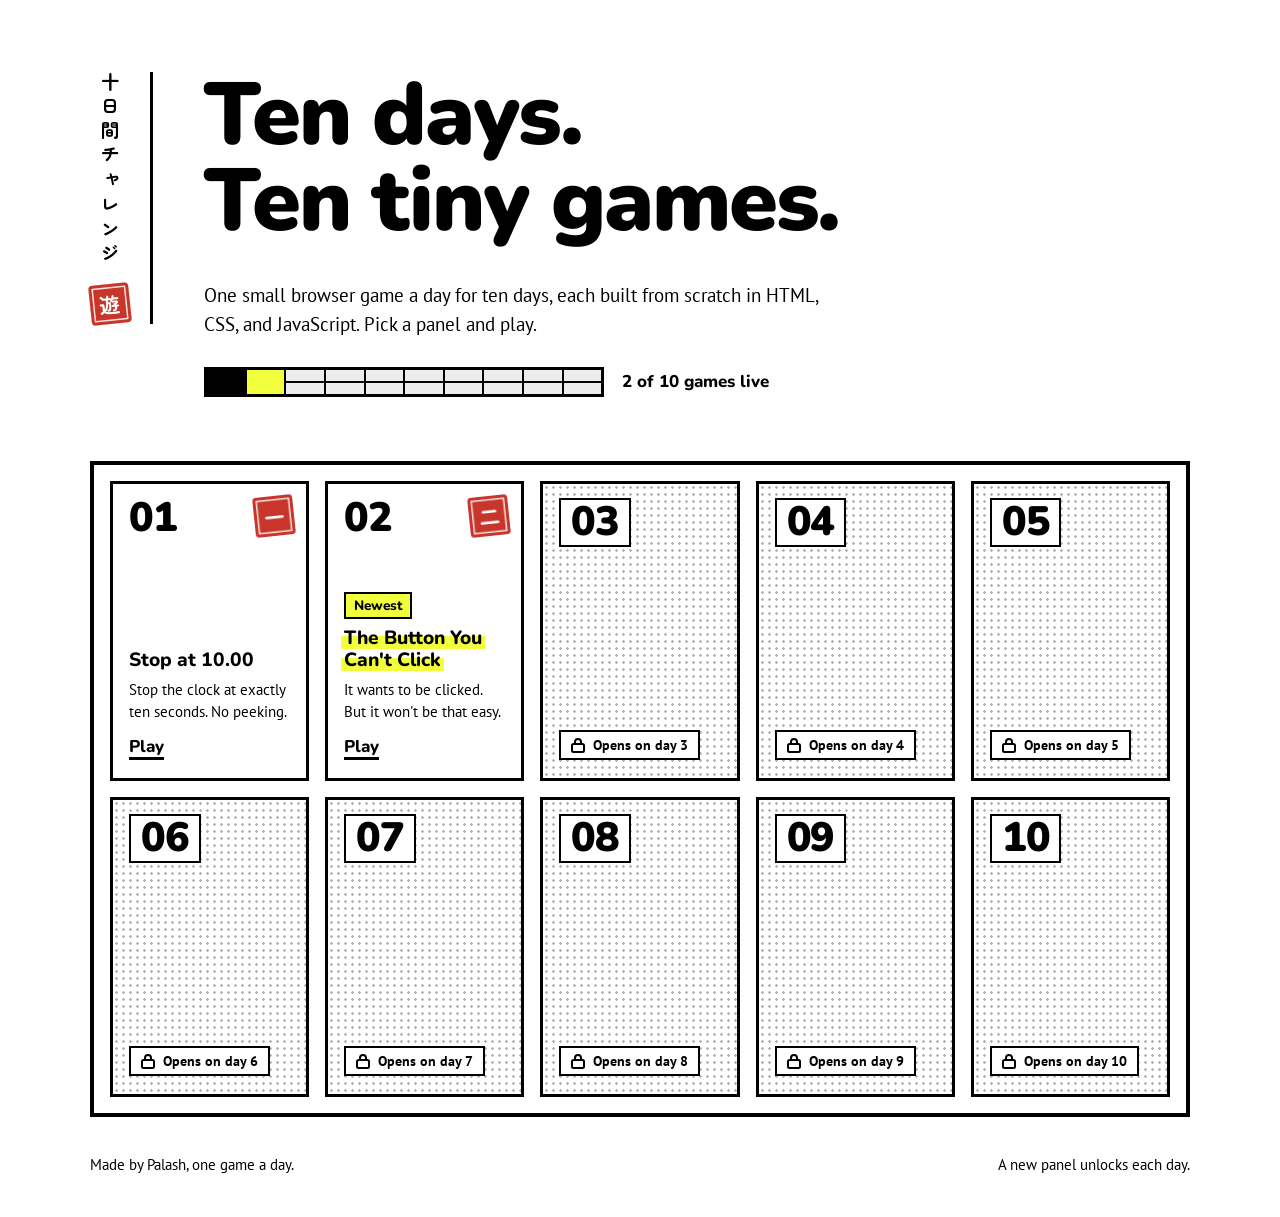
==== commit 64c89b8a: "Day 2 + analytics" ====
--- a/index.html
+++ b/index.html
@@ -24,6 +24,7 @@
   <link href="https://fonts.googleapis.com/css2?family=Zen+Maru+Gothic:wght@700&text=%E5%8D%81%E6%97%A5%E9%96%93%E3%83%81%E3%83%A3%E3%83%AC%E3%83%B3%E3%82%B8%E4%B8%80%E4%BA%8C%E4%B8%89%E5%9B%9B%E4%BA%94%E5%85%AD%E4%B8%83%E5%85%AB%E4%B9%9D%E9%81%8A&display=swap" rel="stylesheet">
 
   <link rel="stylesheet" href="style.css">
+  <script src="/analytics.js"></script>
 </head>
 <body>
   <main class="page">
@@ -59,4 +60,4 @@
 
   <script src="script.js"></script>
 </body>
-</html>
+</html>
--- a/style.css
+++ b/style.css
@@ -174,10 +174,17 @@
 .panel.live {
   transition: transform 0.12s ease, box-shadow 0.12s ease;
 }
-.panel.live:hover,
+/* Keyboard focus always gets the lift. Hover only applies to mouse users,
+   so a tap on a phone doesn't leave a panel stuck "lifted". */
 .panel.live:focus-visible {
   transform: translate(-4px, -4px);
   box-shadow: 6px 6px 0 var(--ink);   /* hard ink shadow, no blur */
+}
+@media (hover: hover) {
+  .panel.live:hover {
+    transform: translate(-4px, -4px);
+    box-shadow: 6px 6px 0 var(--ink);
+  }
 }
 .panel.live:active {
   transform: translate(0, 0);
